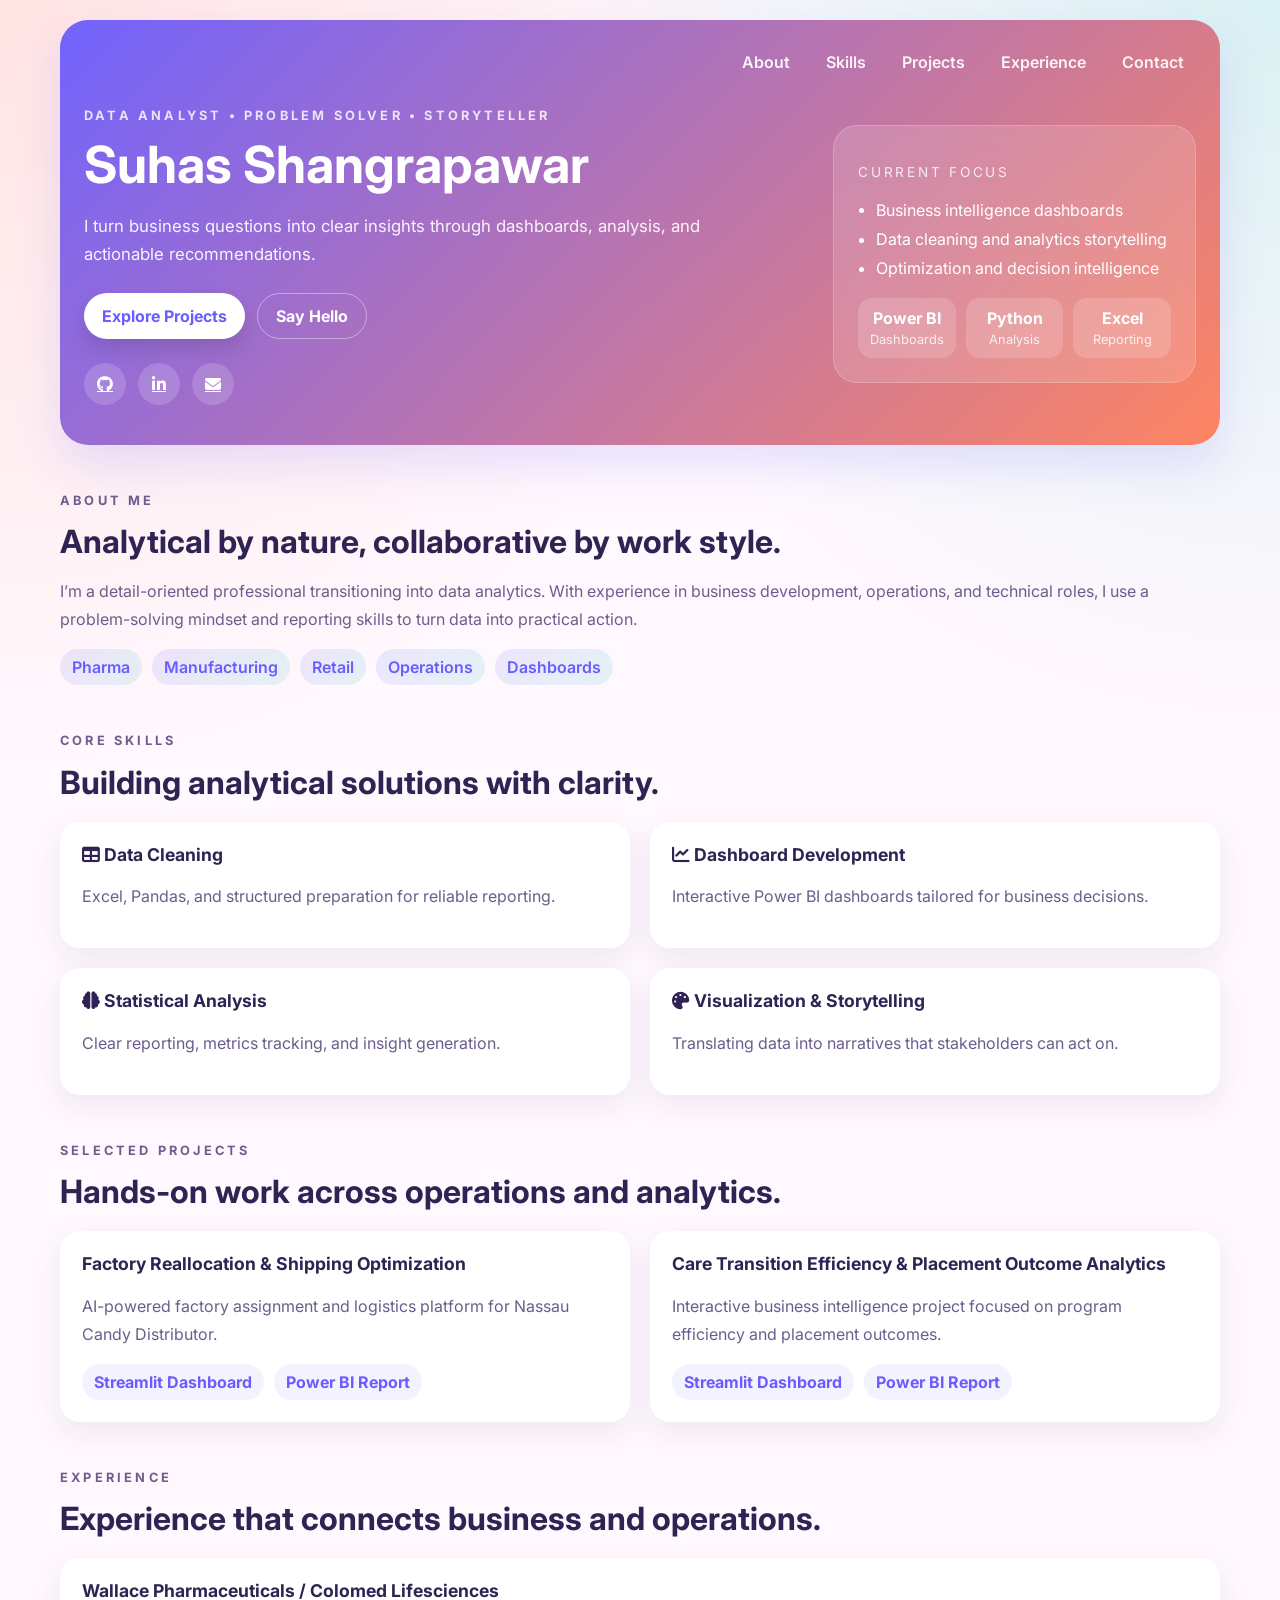
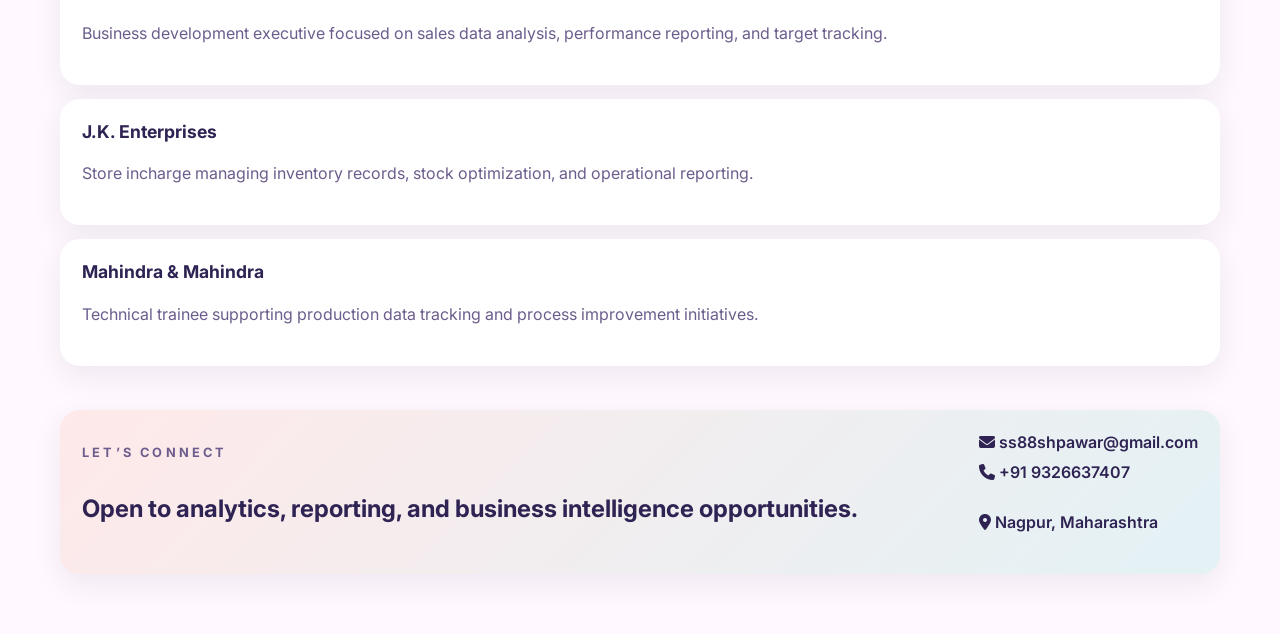
==== index.html @ 4df26f8a "Add portfolio site" ====
<!DOCTYPE html>
<html lang="en">
  <head>
    <meta charset="UTF-8" />
    <meta name="viewport" content="width=device-width, initial-scale=1.0" />
    <title>Suhas Shangrapawar | Data Analyst Portfolio</title>
    <meta name="description" content="Portfolio of Suhas Shangrapawar, a data analyst blending business insight, reporting, dashboards, and decision intelligence." />
    <link rel="preconnect" href="https://fonts.googleapis.com" />
    <link rel="preconnect" href="https://fonts.gstatic.com" crossorigin />
    <link href="https://fonts.googleapis.com/css2?family=Inter:wght@400;500;600;700;800&display=swap" rel="stylesheet" />
    <link rel="stylesheet" href="https://cdnjs.cloudflare.com/ajax/libs/font-awesome/6.5.2/css/all.min.css" />
    <link rel="stylesheet" href="style.css" />
  </head>
  <body>
    <div class="page-shell">
      <header class="hero" id="top">
        <nav class="top-nav">
          <a href="#about">About</a>
          <a href="#skills">Skills</a>
          <a href="#projects">Projects</a>
          <a href="#experience">Experience</a>
          <a href="#contact">Contact</a>
        </nav>

        <div class="hero-content">
          <div class="hero-copy">
            <p class="eyebrow">Data Analyst • Problem Solver • Storyteller</p>
            <h1>Suhas Shangrapawar</h1>
            <p class="lead">I turn business questions into clear insights through dashboards, analysis, and actionable recommendations.</p>
            <div class="hero-actions">
              <a class="btn btn-primary" href="#projects">Explore Projects</a>
              <a class="btn btn-ghost" href="mailto:ss88shpawar@gmail.com">Say Hello</a>
            </div>
            <div class="social-links">
              <a href="https://github.com/Sampulers" target="_blank" rel="noreferrer" aria-label="GitHub"><i class="fab fa-github"></i></a>
              <a href="https://www.linkedin.com/in/suhas-s-9b3a92323" target="_blank" rel="noreferrer" aria-label="LinkedIn"><i class="fab fa-linkedin-in"></i></a>
              <a href="mailto:ss88shpawar@gmail.com" aria-label="Email"><i class="fas fa-envelope"></i></a>
            </div>
          </div>

          <div class="hero-card">
            <p class="card-label">Current focus</p>
            <ul>
              <li>Business intelligence dashboards</li>
              <li>Data cleaning and analytics storytelling</li>
              <li>Optimization and decision intelligence</li>
            </ul>
            <div class="mini-stats">
              <div><strong>Power BI</strong><span>Dashboards</span></div>
              <div><strong>Python</strong><span>Analysis</span></div>
              <div><strong>Excel</strong><span>Reporting</span></div>
            </div>
          </div>
        </div>
      </header>

      <main>
        <section class="section" id="about">
          <div class="section-heading">
            <p class="eyebrow">About Me</p>
            <h2>Analytical by nature, collaborative by work style.</h2>
          </div>
          <p>I’m a detail-oriented professional transitioning into data analytics. With experience in business development, operations, and technical roles, I use a problem-solving mindset and reporting skills to turn data into practical action.</p>
          <div class="chip-row">
            <span>Pharma</span><span>Manufacturing</span><span>Retail</span><span>Operations</span><span>Dashboards</span>
          </div>
        </section>

        <section class="section" id="skills">
          <div class="section-heading">
            <p class="eyebrow">Core Skills</p>
            <h2>Building analytical solutions with clarity.</h2>
          </div>
          <div class="card-grid">
            <article class="info-card"><h3><i class="fas fa-table"></i> Data Cleaning</h3><p>Excel, Pandas, and structured preparation for reliable reporting.</p></article>
            <article class="info-card"><h3><i class="fas fa-chart-line"></i> Dashboard Development</h3><p>Interactive Power BI dashboards tailored for business decisions.</p></article>
            <article class="info-card"><h3><i class="fas fa-brain"></i> Statistical Analysis</h3><p>Clear reporting, metrics tracking, and insight generation.</p></article>
            <article class="info-card"><h3><i class="fas fa-palette"></i> Visualization & Storytelling</h3><p>Translating data into narratives that stakeholders can act on.</p></article>
          </div>
        </section>

        <section class="section" id="projects">
          <div class="section-heading">
            <p class="eyebrow">Selected Projects</p>
            <h2>Hands-on work across operations and analytics.</h2>
          </div>
          <div class="project-grid">
            <article class="project-card">
              <h3>Factory Reallocation & Shipping Optimization</h3>
              <p>AI-powered factory assignment and logistics platform for Nassau Candy Distributor.</p>
              <div class="project-links">
                <a href="https://factorysimulation.streamlit.app/" target="_blank" rel="noreferrer">Streamlit Dashboard</a>
                <a href="https://app.powerbi.com/groups/me/reports/335ac4e5-03cb-4c63-bd80-ad775e27209e/7c24adfe0a9ddb55c003?experience=power-bi" target="_blank" rel="noreferrer">Power BI Report</a>
              </div>
            </article>
            <article class="project-card">
              <h3>Care Transition Efficiency & Placement Outcome Analytics</h3>
              <p>Interactive business intelligence project focused on program efficiency and placement outcomes.</p>
              <div class="project-links">
                <a href="https://hhs-care-transition-efficiency-placement-outcome-analytics-awt.streamlit.app/" target="_blank" rel="noreferrer">Streamlit Dashboard</a>
                <a href="https://app.powerbi.com/groups/me/reports/207feff0-ecbb-4e66-8237-c51e8d901ba4/1cf164b5be7db311ceb7?experience=power-bi" target="_blank" rel="noreferrer">Power BI Report</a>
              </div>
            </article>
          </div>
        </section>

        <section class="section" id="experience">
          <div class="section-heading">
            <p class="eyebrow">Experience</p>
            <h2>Experience that connects business and operations.</h2>
          </div>
          <div class="timeline">
            <article class="timeline-item"><h3>Wallace Pharmaceuticals / Colomed Lifesciences</h3><p>Business development executive focused on sales data analysis, performance reporting, and target tracking.</p></article>
            <article class="timeline-item"><h3>J.K. Enterprises</h3><p>Store incharge managing inventory records, stock optimization, and operational reporting.</p></article>
            <article class="timeline-item"><h3>Mahindra & Mahindra</h3><p>Technical trainee supporting production data tracking and process improvement initiatives.</p></article>
          </div>
        </section>

        <section class="section" id="contact">
          <div class="contact-card">
            <div>
              <p class="eyebrow">Let’s connect</p>
              <h2>Open to analytics, reporting, and business intelligence opportunities.</h2>
            </div>
            <div class="contact-details">
              <a href="mailto:ss88shpawar@gmail.com"><i class="fas fa-envelope"></i> ss88shpawar@gmail.com</a>
              <a href="tel:+919326637407"><i class="fas fa-phone"></i> +91 9326637407</a>
              <p><i class="fas fa-location-dot"></i> Nagpur, Maharashtra</p>
            </div>
          </div>
        </section>
      </main>
    </div>
    <script src="script.js"></script>
  </body>
</html>
---- style.css ----
:root {
  --bg: #fff8fe;
  --surface: #ffffff;
  --text: #2e2352;
  --muted: #6c5d8c;
  --primary: #6a5cff;
  --secondary: #ff7b54;
  --accent: #19c7b6;
  --shadow: 0 20px 45px rgba(106, 92, 255, 0.16);
}
* { box-sizing: border-box; }
html { scroll-behavior: smooth; }
body { margin: 0; font-family: 'Inter', sans-serif; color: var(--text); background: radial-gradient(circle at top left, rgba(255, 123, 84, 0.16), transparent 30%), radial-gradient(circle at top right, rgba(25, 199, 182, 0.16), transparent 28%), var(--bg); }
.page-shell { max-width: 1200px; margin: 0 auto; padding: 20px 20px 60px; }
.hero { padding: 24px 24px 40px; border-radius: 28px; background: linear-gradient(135deg, rgba(106, 92, 255, 0.95), rgba(255, 123, 84, 0.92)); color: #fff; box-shadow: var(--shadow); }
.top-nav { display: flex; flex-wrap: wrap; gap: 12px; justify-content: flex-end; margin-bottom: 24px; }
.top-nav a { text-decoration: none; color: rgba(255,255,255,0.92); font-weight: 600; padding: 8px 12px; border-radius: 999px; transition: background 0.2s ease, transform 0.2s ease; }
.top-nav a:hover, .top-nav a.active { background: rgba(255,255,255,0.18); transform: translateY(-2px); }
.hero-content { display: grid; grid-template-columns: 2fr 1fr; gap: 24px; align-items: center; }
.eyebrow { display: inline-block; margin: 0 0 10px; text-transform: uppercase; letter-spacing: 0.25em; font-size: 0.8rem; font-weight: 700; color: rgba(255,255,255,0.82); }
.hero h1 { font-size: clamp(2rem, 4vw, 3.4rem); margin: 0 0 12px; }
.lead { font-size: 1.05rem; line-height: 1.7; max-width: 650px; color: rgba(255,255,255,0.92); }
.hero-actions { display: flex; flex-wrap: wrap; gap: 12px; margin-top: 24px; }
.btn { display: inline-flex; align-items: center; justify-content: center; padding: 12px 18px; border-radius: 999px; text-decoration: none; font-weight: 700; transition: transform 0.2s ease, box-shadow 0.2s ease; }
.btn:hover { transform: translateY(-3px); }
.btn-primary { background: var(--surface); color: var(--primary); box-shadow: 0 10px 20px rgba(0,0,0,0.12); }
.btn-ghost { color: #fff; border: 1px solid rgba(255,255,255,0.4); }
.social-links { display: flex; gap: 12px; margin-top: 24px; }
.social-links a { display: inline-flex; align-items: center; justify-content: center; width: 42px; height: 42px; border-radius: 50%; color: white; background: rgba(255,255,255,0.16); transition: transform 0.2s ease, background 0.2s ease; }
.social-links a:hover { transform: translateY(-3px) scale(1.05); background: rgba(255,255,255,0.28); }
.hero-card { padding: 24px; border-radius: 24px; background: rgba(255,255,255,0.14); backdrop-filter: blur(10px); border: 1px solid rgba(255,255,255,0.2); }
.card-label { font-size: 0.85rem; text-transform: uppercase; letter-spacing: 0.2em; color: rgba(255,255,255,0.82); }
.hero-card ul { padding-left: 18px; line-height: 1.8; }
.mini-stats { display: grid; grid-template-columns: repeat(3, 1fr); gap: 10px; margin-top: 16px; }
.mini-stats div { padding: 10px; border-radius: 14px; background: rgba(255,255,255,0.16); text-align: center; }
.mini-stats strong { display: block; font-size: 1rem; }
.mini-stats span { font-size: 0.8rem; color: rgba(255,255,255,0.82); }
.section { padding: 44px 0 0; }
.section-heading h2 { margin: 0; font-size: clamp(1.5rem, 2.5vw, 2.1rem); }
.section p { line-height: 1.75; color: var(--muted); }
.card-grid, .project-grid { display: grid; grid-template-columns: repeat(2, minmax(0, 1fr)); gap: 20px; margin-top: 20px; }
.info-card, .project-card, .timeline-item, .contact-card { padding: 22px; border-radius: 20px; background: var(--surface); box-shadow: 0 10px 30px rgba(46, 35, 82, 0.08); transition: transform 0.2s ease, box-shadow 0.2s ease; }
.info-card:hover, .project-card:hover, .timeline-item:hover { transform: translateY(-4px); box-shadow: 0 16px 34px rgba(46, 35, 82, 0.16); }
.info-card h3, .project-card h3, .timeline-item h3 { margin-top: 0; font-size: 1.1rem; }
.chip-row { display: flex; flex-wrap: wrap; gap: 10px; margin-top:16px; }
.chip-row span { padding:8px 12px; border-radius:999px; background: linear-gradient(135deg, rgba(106, 92, 255, 0.12), rgba(25, 199, 182, 0.12)); color: var(--primary); font-weight:600; }
.project-links { display:flex; flex-wrap:wrap; gap:10px; margin-top:14px; }
.project-links a { text-decoration:none; color: var(--primary); font-weight:700; padding:8px 12px; border-radius:999px; background: rgba(106,92,255,0.08); }
.timeline { display:grid; gap:14px; margin-top:20px; }
.contact-card { display:flex; justify-content:space-between; align-items:center; gap:20px; background: linear-gradient(135deg, rgba(255, 123, 84, 0.12), rgba(25, 199, 182, 0.12)); }
.contact-details { display:grid; gap:10px; }
.contact-details a, .contact-details p { color: var(--text); text-decoration:none; font-weight:600; }
@media (max-width: 850px) { .hero-content, .card-grid, .project-grid, .contact-card { grid-template-columns: 1fr; display: grid; } .contact-card { align-items:start; } }
@media (max-width: 620px) { .page-shell { padding: 12px 12px 40px; } .hero { padding: 16px 16px 28px; } .top-nav { justify-content: flex-start; } .mini-stats { grid-template-columns: 1fr; } }
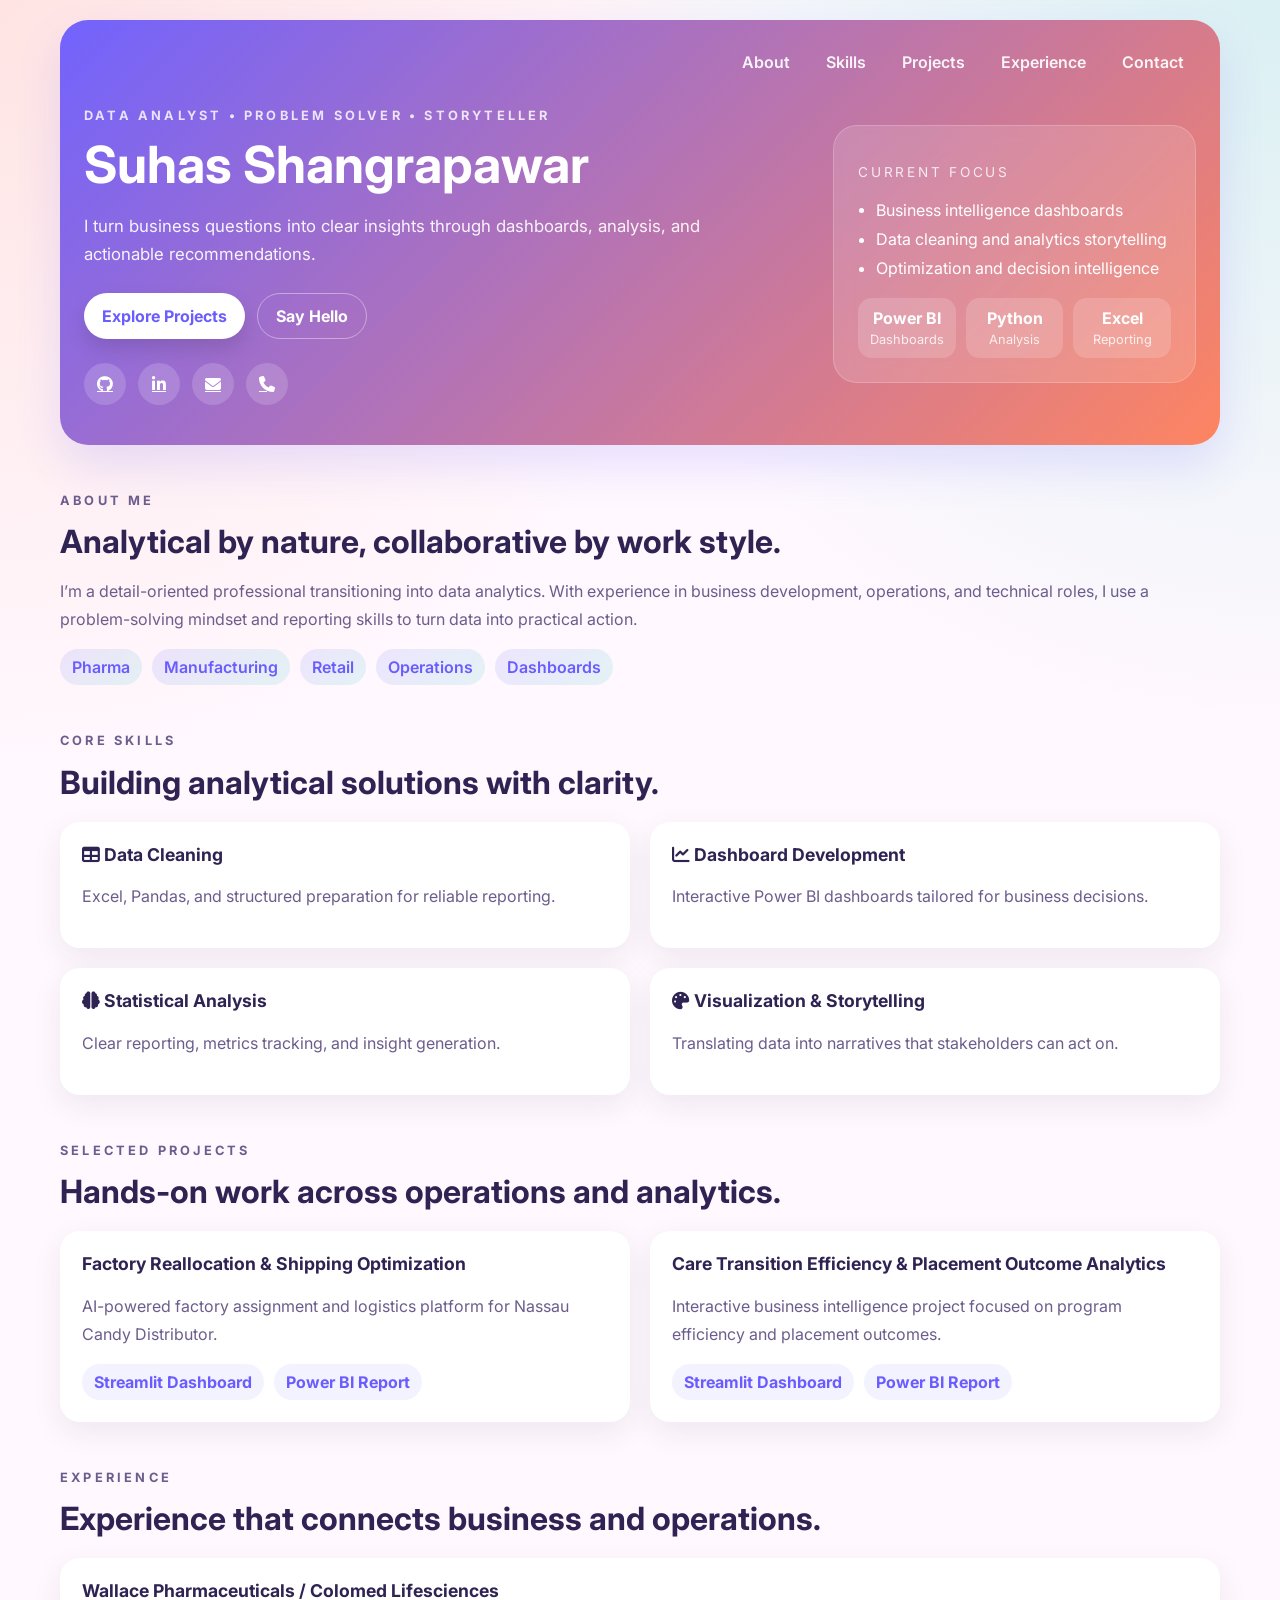
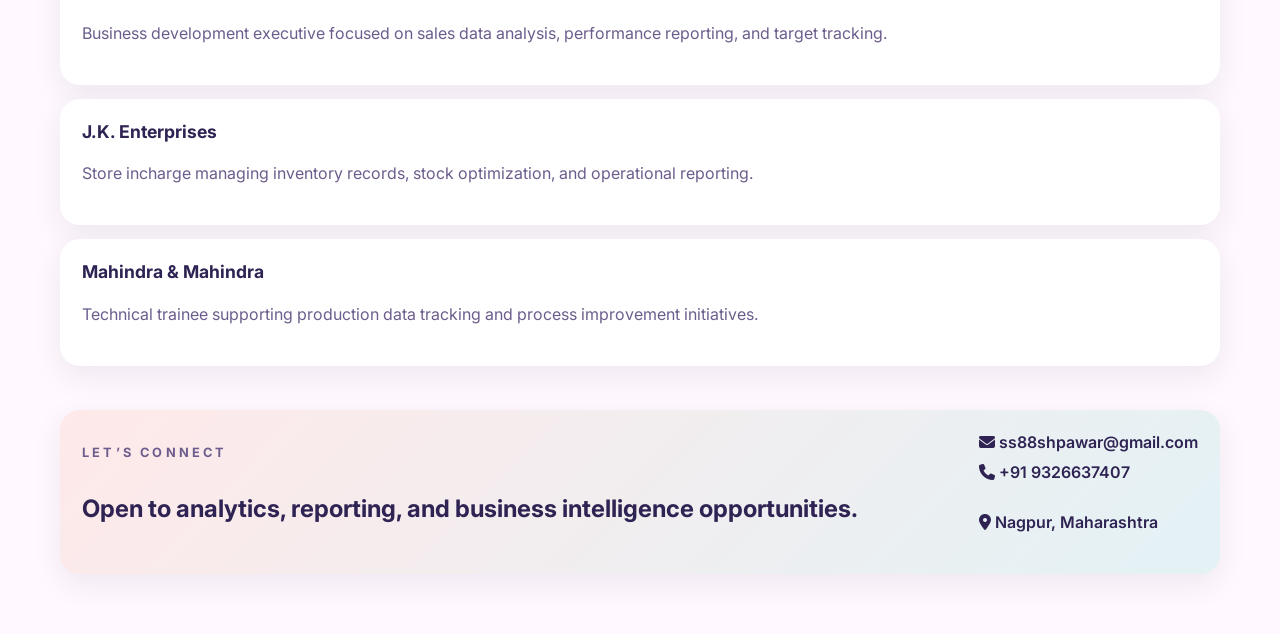
==== commit bfee3e56: "Make contact icons clickable" ====
--- a/index.html
+++ b/index.html
@@ -34,7 +34,8 @@
             <div class="social-links">
               <a href="https://github.com/Sampulers" target="_blank" rel="noreferrer" aria-label="GitHub"><i class="fab fa-github"></i></a>
               <a href="https://www.linkedin.com/in/suhas-s-9b3a92323" target="_blank" rel="noreferrer" aria-label="LinkedIn"><i class="fab fa-linkedin-in"></i></a>
-              <a href="mailto:ss88shpawar@gmail.com" aria-label="Email"><i class="fas fa-envelope"></i></a>
+              <a href="mailto:ss88shpawar@gmail.com?subject=Portfolio%20Inquiry&body=Hello%20Suhas%2C%20I%20would%20like%20to%20connect." aria-label="Email"><i class="fas fa-envelope"></i></a>
+              <a href="tel:+919326637407" aria-label="Phone"><i class="fas fa-phone"></i></a>
             </div>
           </div>
 
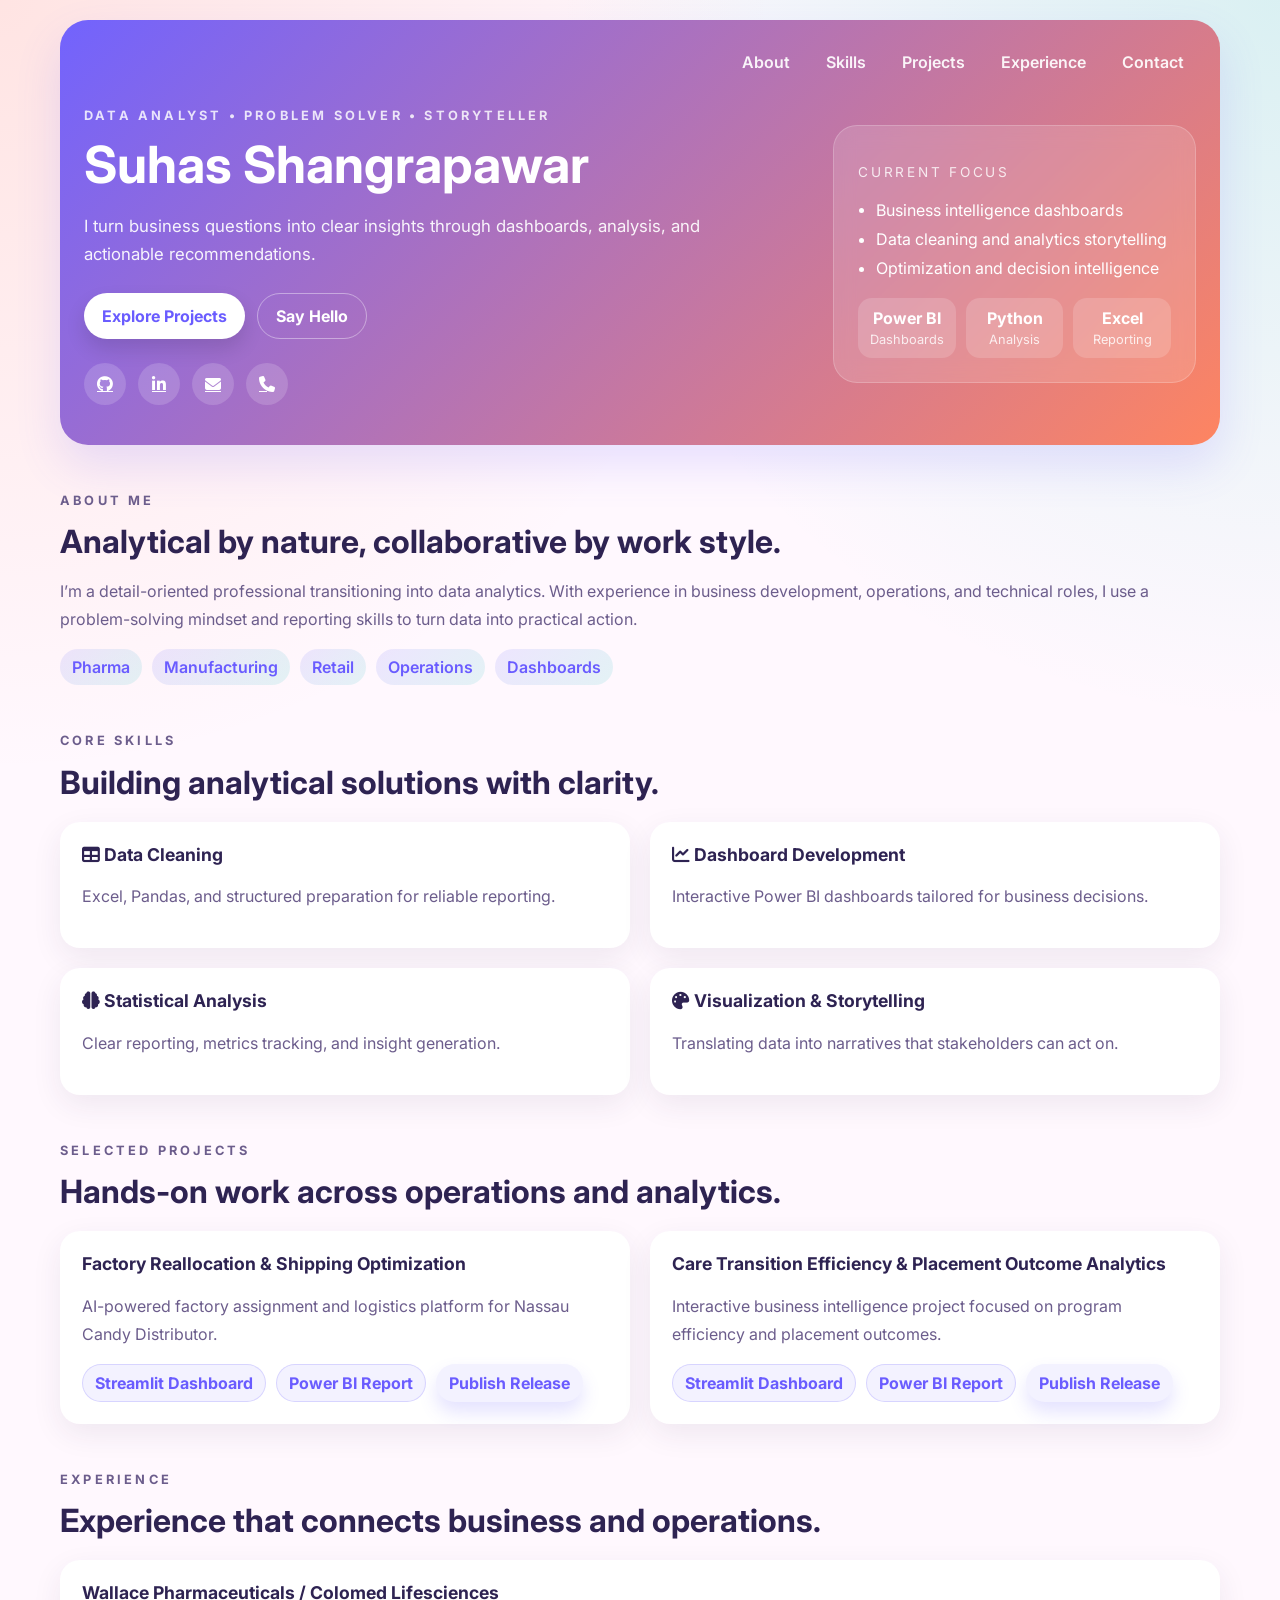
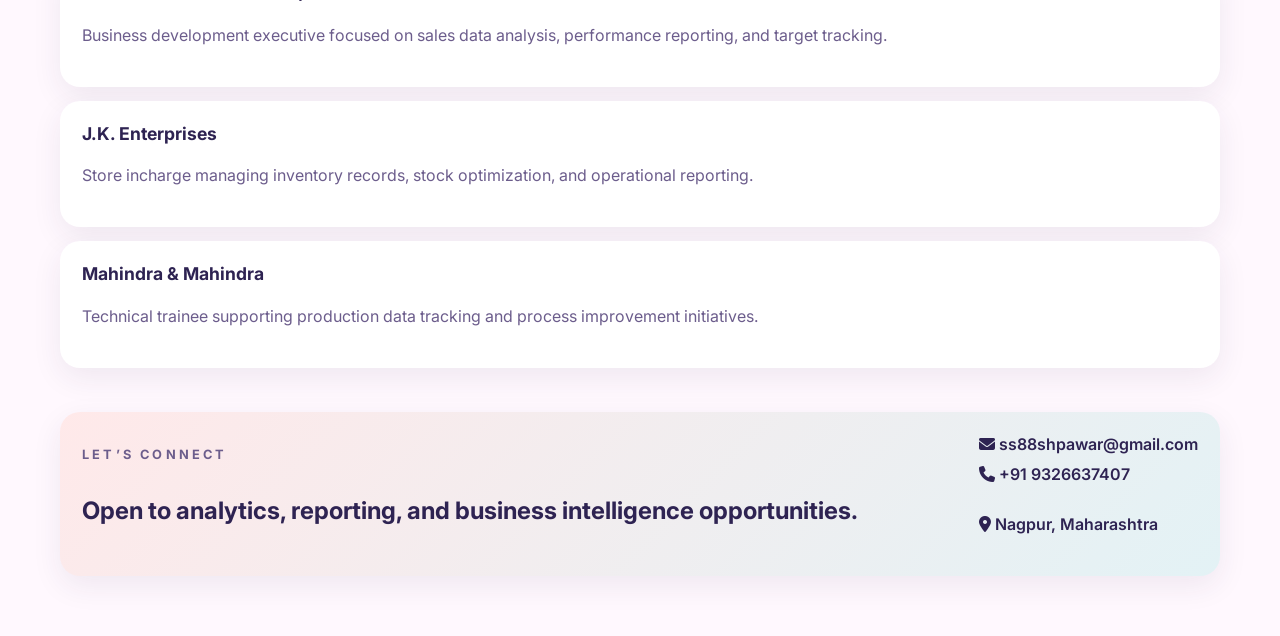
==== commit 262e1aa8: "Style project links as buttons and add Publish Release links" ====
--- a/index.html
+++ b/index.html
@@ -90,16 +90,18 @@
               <h3>Factory Reallocation & Shipping Optimization</h3>
               <p>AI-powered factory assignment and logistics platform for Nassau Candy Distributor.</p>
               <div class="project-links">
-                <a href="https://factorysimulation.streamlit.app/" target="_blank" rel="noreferrer">Streamlit Dashboard</a>
-                <a href="https://app.powerbi.com/groups/me/reports/335ac4e5-03cb-4c63-bd80-ad775e27209e/7c24adfe0a9ddb55c003?experience=power-bi" target="_blank" rel="noreferrer">Power BI Report</a>
+                <a class="btn btn-secondary" href="https://factorysimulation.streamlit.app/" target="_blank" rel="noreferrer">Streamlit Dashboard</a>
+                <a class="btn btn-secondary" href="https://app.powerbi.com/groups/me/reports/335ac4e5-03cb-4c63-bd80-ad775e27209e/7c24adfe0a9ddb55c003?experience=power-bi" target="_blank" rel="noreferrer">Power BI Report</a>
+                <a class="btn btn-release" href="https://github.com/Sampulers/Nassau-Candy-Distributor/releases/tag/v1.0.0" target="_blank" rel="noreferrer">Publish Release</a>
               </div>
             </article>
             <article class="project-card">
               <h3>Care Transition Efficiency & Placement Outcome Analytics</h3>
               <p>Interactive business intelligence project focused on program efficiency and placement outcomes.</p>
               <div class="project-links">
-                <a href="https://hhs-care-transition-efficiency-placement-outcome-analytics-awt.streamlit.app/" target="_blank" rel="noreferrer">Streamlit Dashboard</a>
-                <a href="https://app.powerbi.com/groups/me/reports/207feff0-ecbb-4e66-8237-c51e8d901ba4/1cf164b5be7db311ceb7?experience=power-bi" target="_blank" rel="noreferrer">Power BI Report</a>
+                <a class="btn btn-secondary" href="https://hhs-care-transition-efficiency-placement-outcome-analytics-awt.streamlit.app/" target="_blank" rel="noreferrer">Streamlit Dashboard</a>
+                <a class="btn btn-secondary" href="https://app.powerbi.com/groups/me/reports/207feff0-ecbb-4e66-8237-c51e8d901ba4/1cf164b5be7db311ceb7?experience=power-bi" target="_blank" rel="noreferrer">Power BI Report</a>
+                <a class="btn btn-release" href="https://github.com/Sampulers/HHS-Care-Transition-Efficiency-Placement-Outcome-Analytics/releases/tag/v1.0.0" target="_blank" rel="noreferrer">Publish Release</a>
               </div>
             </article>
           </div>
--- a/style.css
+++ b/style.css
@@ -25,6 +25,9 @@
 .btn:hover { transform: translateY(-3px); }
 .btn-primary { background: var(--surface); color: var(--primary); box-shadow: 0 10px 20px rgba(0,0,0,0.12); }
 .btn-ghost { color: #fff; border: 1px solid rgba(255,255,255,0.4); }
+.btn-secondary { background: rgba(106,92,255,0.12); color: var(--primary); border: 1px solid rgba(106,92,255,0.2); }
+.btn-release { background: var(--primary); color: #fff; border: 1px solid transparent; box-shadow: 0 10px 18px rgba(106, 92, 255, 0.18); }
+.btn-release:hover, .btn-secondary:hover { transform: translateY(-3px); }
 .social-links { display: flex; gap: 12px; margin-top: 24px; }
 .social-links a { display: inline-flex; align-items: center; justify-content: center; width: 42px; height: 42px; border-radius: 50%; color: white; background: rgba(255,255,255,0.16); transition: transform 0.2s ease, background 0.2s ease; }
 .social-links a:hover { transform: translateY(-3px) scale(1.05); background: rgba(255,255,255,0.28); }
@@ -51,4 +54,5 @@
 .contact-details { display:grid; gap:10px; }
 .contact-details a, .contact-details p { color: var(--text); text-decoration:none; font-weight:600; }
 @media (max-width: 850px) { .hero-content, .card-grid, .project-grid, .contact-card { grid-template-columns: 1fr; display: grid; } .contact-card { align-items:start; } }
+@media (max-width: 760px) { .project-links { flex-direction: column; align-items: stretch; } .project-links a { width: 100%; text-align: center; } }
 @media (max-width: 620px) { .page-shell { padding: 12px 12px 40px; } .hero { padding: 16px 16px 28px; } .top-nav { justify-content: flex-start; } .mini-stats { grid-template-columns: 1fr; } }
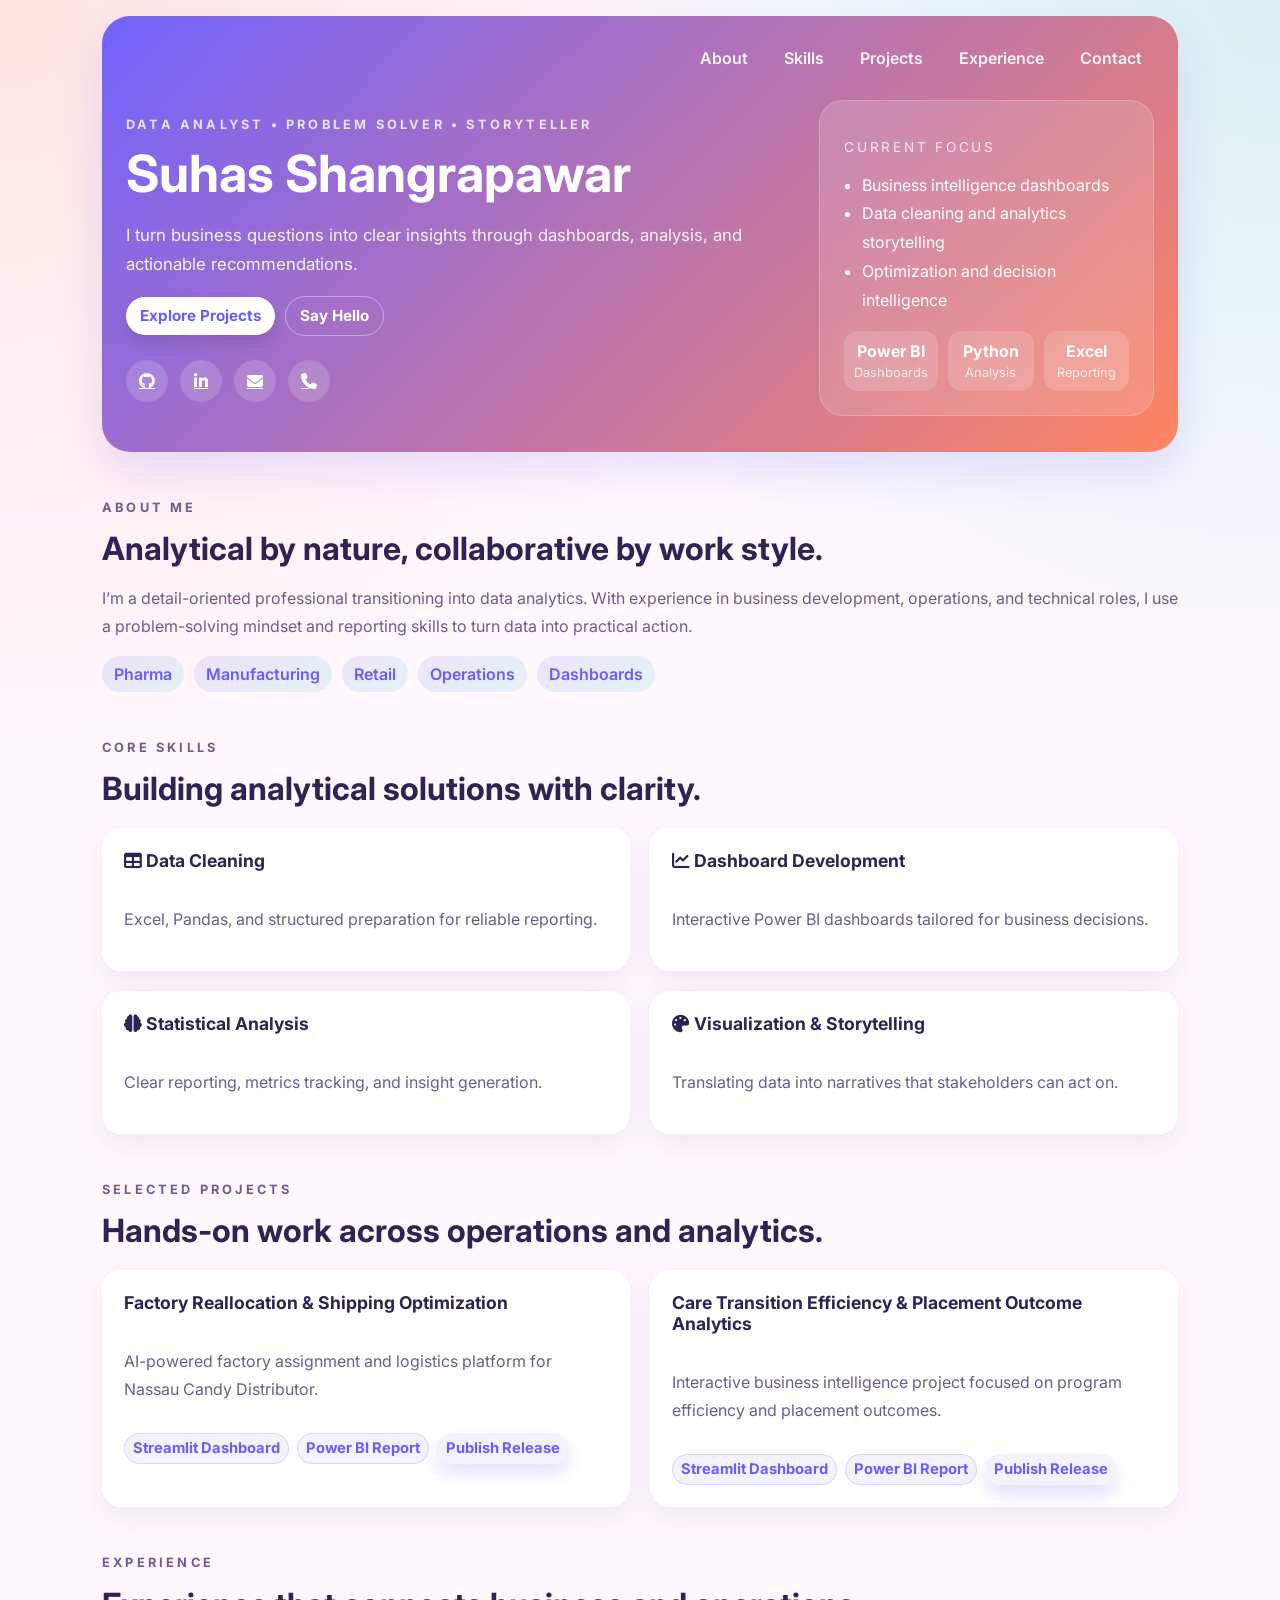
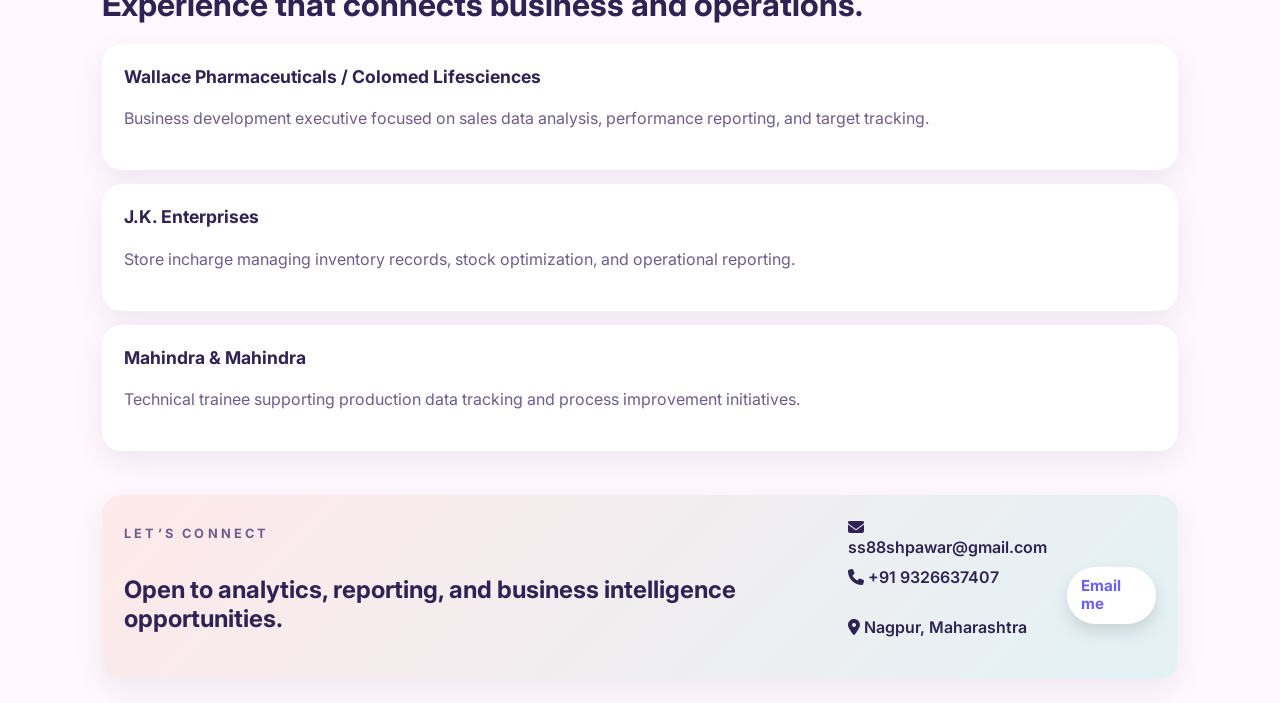
==== commit caaa1f31: "Restore email icon and add desktop email fallback button" ====
--- a/index.html
+++ b/index.html
@@ -126,10 +126,11 @@
               <h2>Open to analytics, reporting, and business intelligence opportunities.</h2>
             </div>
             <div class="contact-details">
-              <a href="mailto:ss88shpawar@gmail.com"><i class="fas fa-envelope"></i> ss88shpawar@gmail.com</a>
+              <a href="mailto:ss88shpawar@gmail.com?subject=Portfolio%20Inquiry&body=Hello%20Suhas%2C%20I%20would%20like%20to%20connect."><i class="fas fa-envelope"></i> ss88shpawar@gmail.com</a>
               <a href="tel:+919326637407"><i class="fas fa-phone"></i> +91 9326637407</a>
               <p><i class="fas fa-location-dot"></i> Nagpur, Maharashtra</p>
             </div>
+            <a class="btn btn-primary contact-email-fallback" href="mailto:ss88shpawar@gmail.com?subject=Portfolio%20Inquiry&body=Hello%20Suhas%2C%20I%20would%20like%20to%20connect.">Email me</a>
           </div>
         </section>
       </main>
--- a/style.css
+++ b/style.css
@@ -11,8 +11,8 @@
 * { box-sizing: border-box; }
 html { scroll-behavior: smooth; }
 body { margin: 0; font-family: 'Inter', sans-serif; color: var(--text); background: radial-gradient(circle at top left, rgba(255, 123, 84, 0.16), transparent 30%), radial-gradient(circle at top right, rgba(25, 199, 182, 0.16), transparent 28%), var(--bg); }
-.page-shell { max-width: 1200px; margin: 0 auto; padding: 20px 20px 60px; }
-.hero { padding: 24px 24px 40px; border-radius: 28px; background: linear-gradient(135deg, rgba(106, 92, 255, 0.95), rgba(255, 123, 84, 0.92)); color: #fff; box-shadow: var(--shadow); }
+.page-shell { max-width: 1100px; width: min(1100px, 100%); margin: 0 auto; padding: 16px 12px 24px; }
+.hero { padding: 24px 24px 36px; border-radius: 28px; background: linear-gradient(135deg, rgba(106, 92, 255, 0.95), rgba(255, 123, 84, 0.92)); color: #fff; box-shadow: var(--shadow); }
 .top-nav { display: flex; flex-wrap: wrap; gap: 12px; justify-content: flex-end; margin-bottom: 24px; }
 .top-nav a { text-decoration: none; color: rgba(255,255,255,0.92); font-weight: 600; padding: 8px 12px; border-radius: 999px; transition: background 0.2s ease, transform 0.2s ease; }
 .top-nav a:hover, .top-nav a.active { background: rgba(255,255,255,0.18); transform: translateY(-2px); }
@@ -20,10 +20,10 @@
 .eyebrow { display: inline-block; margin: 0 0 10px; text-transform: uppercase; letter-spacing: 0.25em; font-size: 0.8rem; font-weight: 700; color: rgba(255,255,255,0.82); }
 .hero h1 { font-size: clamp(2rem, 4vw, 3.4rem); margin: 0 0 12px; }
 .lead { font-size: 1.05rem; line-height: 1.7; max-width: 650px; color: rgba(255,255,255,0.92); }
-.hero-actions { display: flex; flex-wrap: wrap; gap: 12px; margin-top: 24px; }
-.btn { display: inline-flex; align-items: center; justify-content: center; padding: 12px 18px; border-radius: 999px; text-decoration: none; font-weight: 700; transition: transform 0.2s ease, box-shadow 0.2s ease; }
+.hero-actions { display: flex; flex-wrap: wrap; gap: 10px; margin-top: 18px; align-items: center; }
+.btn { display: inline-flex; align-items: center; justify-content: center; padding: 10px 14px; border-radius: 999px; text-decoration: none; font-weight: 700; font-size: 0.95rem; line-height: 1.2; transition: transform 0.2s ease, box-shadow 0.2s ease; }
 .btn:hover { transform: translateY(-3px); }
-.btn-primary { background: var(--surface); color: var(--primary); box-shadow: 0 10px 20px rgba(0,0,0,0.12); }
+.btn-primary { background: var(--surface); color: var(--primary); box-shadow: 0 8px 16px rgba(0,0,0,0.12); }
 .btn-ghost { color: #fff; border: 1px solid rgba(255,255,255,0.4); }
 .btn-secondary { background: rgba(106,92,255,0.12); color: var(--primary); border: 1px solid rgba(106,92,255,0.2); }
 .btn-release { background: var(--primary); color: #fff; border: 1px solid transparent; box-shadow: 0 10px 18px rgba(106, 92, 255, 0.18); }
@@ -41,18 +41,20 @@
 .section { padding: 44px 0 0; }
 .section-heading h2 { margin: 0; font-size: clamp(1.5rem, 2.5vw, 2.1rem); }
 .section p { line-height: 1.75; color: var(--muted); }
-.card-grid, .project-grid { display: grid; grid-template-columns: repeat(2, minmax(0, 1fr)); gap: 20px; margin-top: 20px; }
+.card-grid, .project-grid { display: grid; grid-template-columns: repeat(2, minmax(320px, 1fr)); gap: 20px; margin-top: 20px; }
+.card-grid > *, .project-grid > * { display: flex; flex-direction: column; }
 .info-card, .project-card, .timeline-item, .contact-card { padding: 22px; border-radius: 20px; background: var(--surface); box-shadow: 0 10px 30px rgba(46, 35, 82, 0.08); transition: transform 0.2s ease, box-shadow 0.2s ease; }
 .info-card:hover, .project-card:hover, .timeline-item:hover { transform: translateY(-4px); box-shadow: 0 16px 34px rgba(46, 35, 82, 0.16); }
 .info-card h3, .project-card h3, .timeline-item h3 { margin-top: 0; font-size: 1.1rem; }
 .chip-row { display: flex; flex-wrap: wrap; gap: 10px; margin-top:16px; }
 .chip-row span { padding:8px 12px; border-radius:999px; background: linear-gradient(135deg, rgba(106, 92, 255, 0.12), rgba(25, 199, 182, 0.12)); color: var(--primary); font-weight:600; }
-.project-links { display:flex; flex-wrap:wrap; gap:10px; margin-top:14px; }
-.project-links a { text-decoration:none; color: var(--primary); font-weight:700; padding:8px 12px; border-radius:999px; background: rgba(106,92,255,0.08); }
+.project-links { display:flex; flex-wrap:wrap; gap:8px; margin-top:14px; }
+.project-links a { flex: 0 1 auto; text-decoration:none; color: var(--primary); font-weight:700; padding:6px 8px; border-radius:999px; background: rgba(106,92,255,0.08); white-space: nowrap; font-size: 0.92rem; }
 .timeline { display:grid; gap:14px; margin-top:20px; }
 .contact-card { display:flex; justify-content:space-between; align-items:center; gap:20px; background: linear-gradient(135deg, rgba(255, 123, 84, 0.12), rgba(25, 199, 182, 0.12)); }
 .contact-details { display:grid; gap:10px; }
 .contact-details a, .contact-details p { color: var(--text); text-decoration:none; font-weight:600; }
-@media (max-width: 850px) { .hero-content, .card-grid, .project-grid, .contact-card { grid-template-columns: 1fr; display: grid; } .contact-card { align-items:start; } }
+.contact-email-fallback { margin-top: 16px; }
+@media (max-width: 850px) { .hero-content, .card-grid, .project-grid, .contact-card { grid-template-columns: 1fr; display: grid; } .contact-card { align-items:start; } .contact-email-fallback { width: fit-content; } }
 @media (max-width: 760px) { .project-links { flex-direction: column; align-items: stretch; } .project-links a { width: 100%; text-align: center; } }
 @media (max-width: 620px) { .page-shell { padding: 12px 12px 40px; } .hero { padding: 16px 16px 28px; } .top-nav { justify-content: flex-start; } .mini-stats { grid-template-columns: 1fr; } }
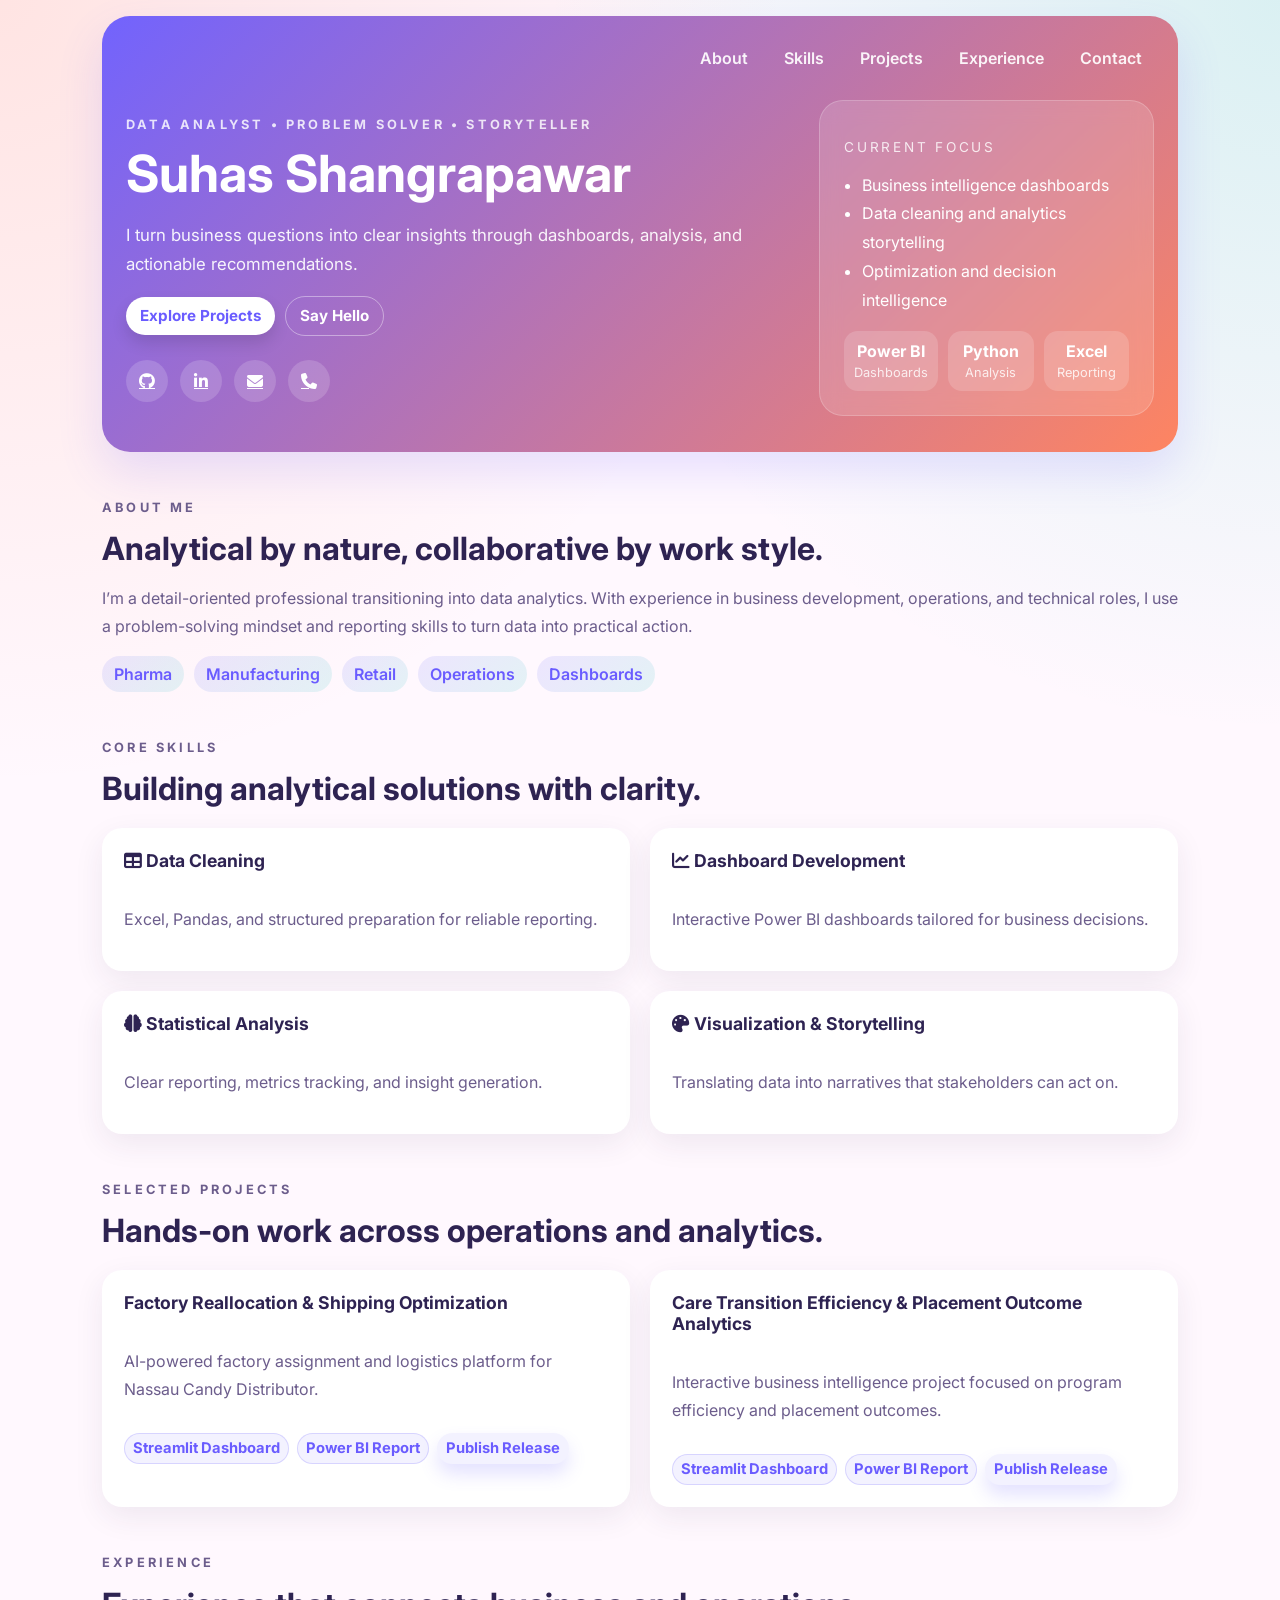
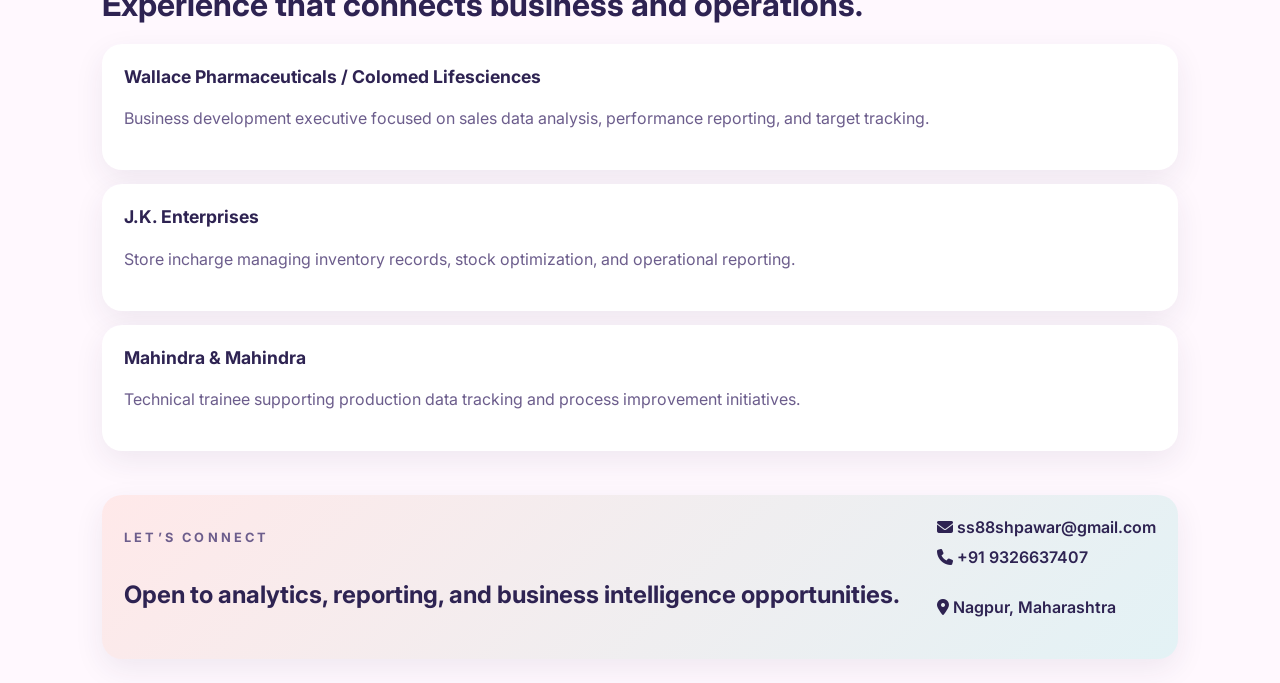
==== commit cc473acd: "Commit index.html changes" ====
--- a/index.html
+++ b/index.html
@@ -130,7 +130,6 @@
               <a href="tel:+919326637407"><i class="fas fa-phone"></i> +91 9326637407</a>
               <p><i class="fas fa-location-dot"></i> Nagpur, Maharashtra</p>
             </div>
-            <a class="btn btn-primary contact-email-fallback" href="mailto:ss88shpawar@gmail.com?subject=Portfolio%20Inquiry&body=Hello%20Suhas%2C%20I%20would%20like%20to%20connect.">Email me</a>
           </div>
         </section>
       </main>
--- a/style.css
+++ b/style.css
@@ -54,7 +54,6 @@
 .contact-card { display:flex; justify-content:space-between; align-items:center; gap:20px; background: linear-gradient(135deg, rgba(255, 123, 84, 0.12), rgba(25, 199, 182, 0.12)); }
 .contact-details { display:grid; gap:10px; }
 .contact-details a, .contact-details p { color: var(--text); text-decoration:none; font-weight:600; }
-.contact-email-fallback { margin-top: 16px; }
-@media (max-width: 850px) { .hero-content, .card-grid, .project-grid, .contact-card { grid-template-columns: 1fr; display: grid; } .contact-card { align-items:start; } .contact-email-fallback { width: fit-content; } }
+@media (max-width: 850px) { .hero-content, .card-grid, .project-grid, .contact-card { grid-template-columns: 1fr; display: grid; } .contact-card { align-items:start; } }
 @media (max-width: 760px) { .project-links { flex-direction: column; align-items: stretch; } .project-links a { width: 100%; text-align: center; } }
 @media (max-width: 620px) { .page-shell { padding: 12px 12px 40px; } .hero { padding: 16px 16px 28px; } .top-nav { justify-content: flex-start; } .mini-stats { grid-template-columns: 1fr; } }
